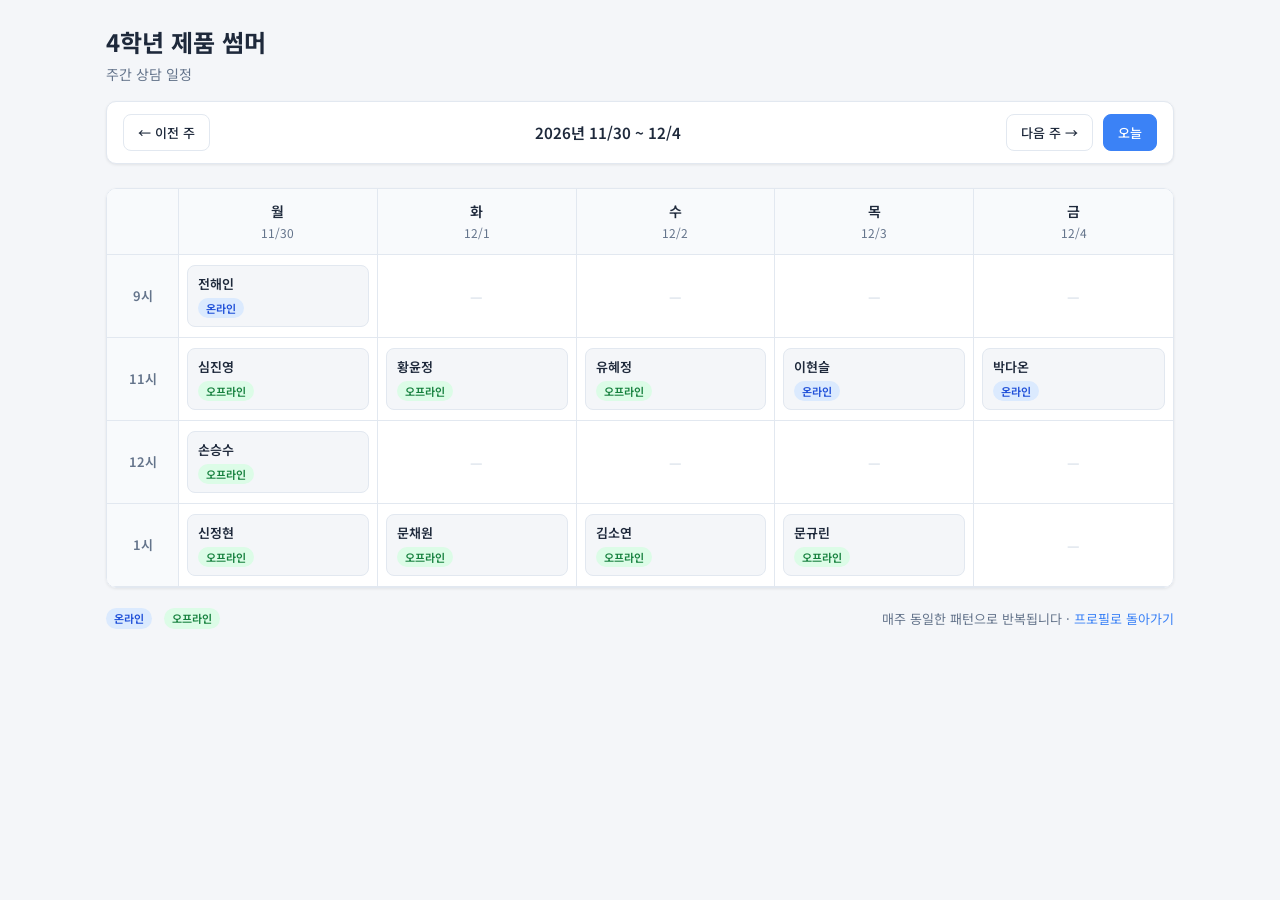
==== grade4-summer/index.html @ 38741d0d "Add grade 4 product summer weekly schedule dashboard" ====
<!DOCTYPE html>
<html lang="ko">
<head>
  <meta charset="UTF-8">
  <meta name="viewport" content="width=device-width, initial-scale=1.0">
  <title>4학년 제품 썸머 — 주간 일정</title>
  <link rel="preconnect" href="https://fonts.googleapis.com">
  <link rel="preconnect" href="https://fonts.gstatic.com" crossorigin>
  <link href="https://fonts.googleapis.com/css2?family=Noto+Sans+KR:wght@400;500;600;700&display=swap" rel="stylesheet">
  <link rel="stylesheet" href="css/style.css">
</head>
<body>
  <div class="app">
    <header class="header">
      <div class="header-top">
        <h1 class="title" id="page-title">4학년 제품 썸머</h1>
        <p class="subtitle">주간 상담 일정</p>
      </div>
      <nav class="week-nav" aria-label="주간 이동">
        <button type="button" class="nav-btn" id="btn-prev" aria-label="이전 주">&larr; 이전 주</button>
        <div class="week-range" id="week-range" aria-live="polite"></div>
        <button type="button" class="nav-btn" id="btn-next" aria-label="다음 주">다음 주 &rarr;</button>
        <button type="button" class="nav-btn nav-btn-today" id="btn-today">오늘</button>
      </nav>
    </header>

    <main class="main">
      <div class="grid-wrap">
        <div class="schedule-grid" id="schedule-grid" role="grid" aria-label="주간 상담 일정표">
          <!-- rendered by app.js -->
        </div>
      </div>
    </main>

    <footer class="footer">
      <span class="legend-item"><span class="badge badge-online">온라인</span></span>
      <span class="legend-item"><span class="badge badge-offline">오프라인</span></span>
      <span class="legend-note">매주 동일한 패턴으로 반복됩니다 · <a href="../index.html">프로필로 돌아가기</a></span>
    </footer>
  </div>

  <script src="js/schedule-data.js"></script>
  <script src="js/app.js"></script>
</body>
</html>
---- grade4-summer/css/style.css ----
*,
*::before,
*::after {
  box-sizing: border-box;
  margin: 0;
  padding: 0;
}

:root {
  --bg: #f4f6f9;
  --surface: #ffffff;
  --border: #e2e8f0;
  --text: #1e293b;
  --text-muted: #64748b;
  --accent: #3b82f6;
  --accent-light: #eff6ff;
  --today-bg: #fef9c3;
  --today-border: #eab308;
  --online-bg: #dbeafe;
  --online-text: #1d4ed8;
  --offline-bg: #dcfce7;
  --offline-text: #15803d;
  --empty: #cbd5e1;
  --shadow: 0 1px 3px rgba(0, 0, 0, 0.08);
  --radius: 10px;
}

body {
  font-family: "Noto Sans KR", -apple-system, BlinkMacSystemFont, sans-serif;
  background: var(--bg);
  color: var(--text);
  line-height: 1.5;
  min-height: 100vh;
}

.app {
  max-width: 1100px;
  margin: 0 auto;
  padding: 24px 16px 40px;
}

/* Header */
.header {
  margin-bottom: 24px;
}

.header-top {
  margin-bottom: 16px;
}

.title {
  font-size: 1.5rem;
  font-weight: 700;
  color: var(--text);
}

.subtitle {
  font-size: 0.875rem;
  color: var(--text-muted);
  margin-top: 4px;
}

.week-nav {
  display: flex;
  flex-wrap: wrap;
  align-items: center;
  gap: 10px;
  background: var(--surface);
  border: 1px solid var(--border);
  border-radius: var(--radius);
  padding: 12px 16px;
  box-shadow: var(--shadow);
}

.week-range {
  flex: 1;
  text-align: center;
  font-weight: 600;
  font-size: 0.95rem;
  min-width: 140px;
}

.nav-btn {
  font-family: inherit;
  font-size: 0.8125rem;
  font-weight: 500;
  padding: 8px 14px;
  border: 1px solid var(--border);
  border-radius: 8px;
  background: var(--surface);
  color: var(--text);
  cursor: pointer;
  transition: background 0.15s, border-color 0.15s;
}

.nav-btn:hover {
  background: var(--bg);
  border-color: #94a3b8;
}

.nav-btn-today {
  background: var(--accent);
  color: #fff;
  border-color: var(--accent);
}

.nav-btn-today:hover {
  background: #2563eb;
  border-color: #2563eb;
}

/* Grid */
.grid-wrap {
  overflow-x: auto;
  -webkit-overflow-scrolling: touch;
  border-radius: var(--radius);
  box-shadow: var(--shadow);
}

.schedule-grid {
  display: grid;
  grid-template-columns: 72px repeat(5, 1fr);
  min-width: 560px;
  background: var(--surface);
  border: 1px solid var(--border);
  border-radius: var(--radius);
  overflow: hidden;
}

.grid-cell {
  border-right: 1px solid var(--border);
  border-bottom: 1px solid var(--border);
  padding: 10px 8px;
  min-height: 64px;
}

.grid-cell:nth-child(6n) {
  border-right: none;
}

.grid-cell.header-cell {
  background: #f8fafc;
  font-weight: 600;
  font-size: 0.8125rem;
  text-align: center;
  padding: 12px 8px;
  min-height: auto;
}

.grid-cell.header-cell .day-name {
  display: block;
  font-size: 0.875rem;
}

.grid-cell.header-cell .day-date {
  display: block;
  font-size: 0.75rem;
  font-weight: 400;
  color: var(--text-muted);
  margin-top: 2px;
}

.grid-cell.header-cell.today {
  background: var(--today-bg);
  border-bottom: 2px solid var(--today-border);
}

.grid-cell.time-cell {
  background: #f8fafc;
  font-weight: 600;
  font-size: 0.8125rem;
  display: flex;
  align-items: center;
  justify-content: center;
  color: var(--text-muted);
}

.grid-cell.slot-cell {
  display: flex;
  flex-direction: column;
  gap: 6px;
  align-items: stretch;
}

.grid-cell.slot-cell.today {
  background: var(--today-bg);
}

.grid-cell.slot-cell.empty {
  align-items: center;
  justify-content: center;
}

.empty-mark {
  color: var(--empty);
  font-size: 0.875rem;
}

/* Student cards */
.student-card {
  background: var(--bg);
  border: 1px solid var(--border);
  border-radius: 8px;
  padding: 8px 10px;
  display: flex;
  flex-direction: column;
  gap: 4px;
}

.student-name {
  font-size: 0.8125rem;
  font-weight: 600;
  color: var(--text);
}

.badge {
  display: inline-block;
  font-size: 0.6875rem;
  font-weight: 600;
  padding: 2px 8px;
  border-radius: 999px;
  width: fit-content;
}

.badge-online {
  background: var(--online-bg);
  color: var(--online-text);
}

.badge-offline {
  background: var(--offline-bg);
  color: var(--offline-text);
}

/* Footer */
.footer {
  margin-top: 20px;
  display: flex;
  flex-wrap: wrap;
  align-items: center;
  gap: 12px;
  font-size: 0.8125rem;
  color: var(--text-muted);
}

.legend-item {
  display: flex;
  align-items: center;
}

.legend-note {
  margin-left: auto;
}

.legend-note a {
  color: var(--accent);
  text-decoration: none;
}

.legend-note a:hover {
  text-decoration: underline;
}

/* Mobile tabs (shown on small screens) */
.day-tabs {
  display: none;
  gap: 6px;
  margin-bottom: 12px;
  overflow-x: auto;
  -webkit-overflow-scrolling: touch;
  padding-bottom: 4px;
}

.day-tab {
  font-family: inherit;
  font-size: 0.8125rem;
  font-weight: 500;
  padding: 8px 14px;
  border: 1px solid var(--border);
  border-radius: 999px;
  background: var(--surface);
  color: var(--text-muted);
  cursor: pointer;
  white-space: nowrap;
  flex-shrink: 0;
}

.day-tab.active {
  background: var(--accent);
  color: #fff;
  border-color: var(--accent);
}

.day-tab.today:not(.active) {
  border-color: var(--today-border);
  background: var(--today-bg);
}

@media (max-width: 640px) {
  .app {
    padding: 16px 12px 32px;
  }

  .week-nav {
    flex-direction: column;
    align-items: stretch;
  }

  .week-range {
    order: -1;
    padding-bottom: 4px;
  }

  .nav-btn-today {
    width: 100%;
  }

  .legend-note {
    margin-left: 0;
    width: 100%;
  }

  .day-tabs {
    display: flex;
  }

  .schedule-grid.mobile-single {
    grid-template-columns: 72px 1fr;
    min-width: 280px;
  }

  .schedule-grid.mobile-single .grid-cell[data-day]:not([data-day="active"]) {
    display: none;
  }

  .schedule-grid.mobile-single .grid-cell.header-cell:not(.time-header):not([data-day="active"]) {
    display: none;
  }
}

/* Loading state */
.loading {
  text-align: center;
  padding: 48px;
  color: var(--text-muted);
}

.error {
  text-align: center;
  padding: 48px;
  color: #dc2626;
}
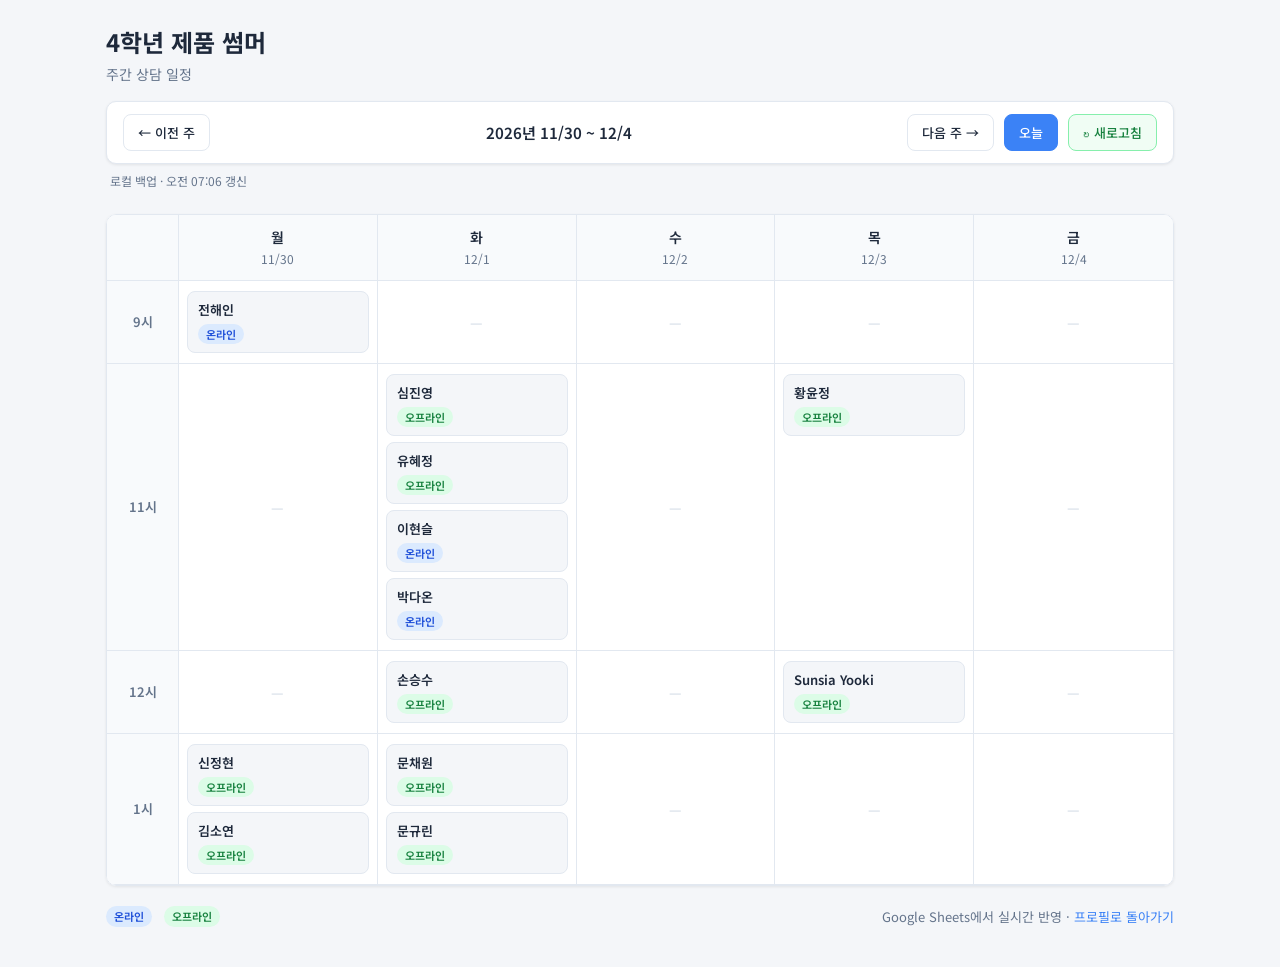
==== commit 58213758: "Sync schedule live from Google Sheets with JSON fallback" ====
--- a/grade4-summer/index.html
+++ b/grade4-summer/index.html
@@ -21,7 +21,9 @@
         <div class="week-range" id="week-range" aria-live="polite"></div>
         <button type="button" class="nav-btn" id="btn-next" aria-label="다음 주">다음 주 &rarr;</button>
         <button type="button" class="nav-btn nav-btn-today" id="btn-today">오늘</button>
+        <button type="button" class="nav-btn nav-btn-refresh" id="btn-refresh" aria-label="시트 새로고침">↻ 새로고침</button>
       </nav>
+      <p class="sync-status" id="sync-status" aria-live="polite"></p>
     </header>
 
     <main class="main">
@@ -35,7 +37,7 @@
     <footer class="footer">
       <span class="legend-item"><span class="badge badge-online">온라인</span></span>
       <span class="legend-item"><span class="badge badge-offline">오프라인</span></span>
-      <span class="legend-note">매주 동일한 패턴으로 반복됩니다 · <a href="../index.html">프로필로 돌아가기</a></span>
+      <span class="legend-note">Google Sheets에서 실시간 반영 · <a href="../index.html">프로필로 돌아가기</a></span>
     </footer>
   </div>
 
--- a/grade4-summer/css/style.css
+++ b/grade4-summer/css/style.css
@@ -109,6 +109,27 @@
   border-color: #2563eb;
 }
 
+.nav-btn-refresh {
+  background: #f0fdf4;
+  border-color: #86efac;
+  color: #15803d;
+}
+
+.nav-btn-refresh:hover {
+  background: #dcfce7;
+}
+
+.sync-status {
+  font-size: 0.75rem;
+  color: var(--text-muted);
+  margin-top: 8px;
+  padding-left: 4px;
+}
+
+.sync-status.sync-error {
+  color: #dc2626;
+}
+
 /* Grid */
 .grid-wrap {
   overflow-x: auto;
